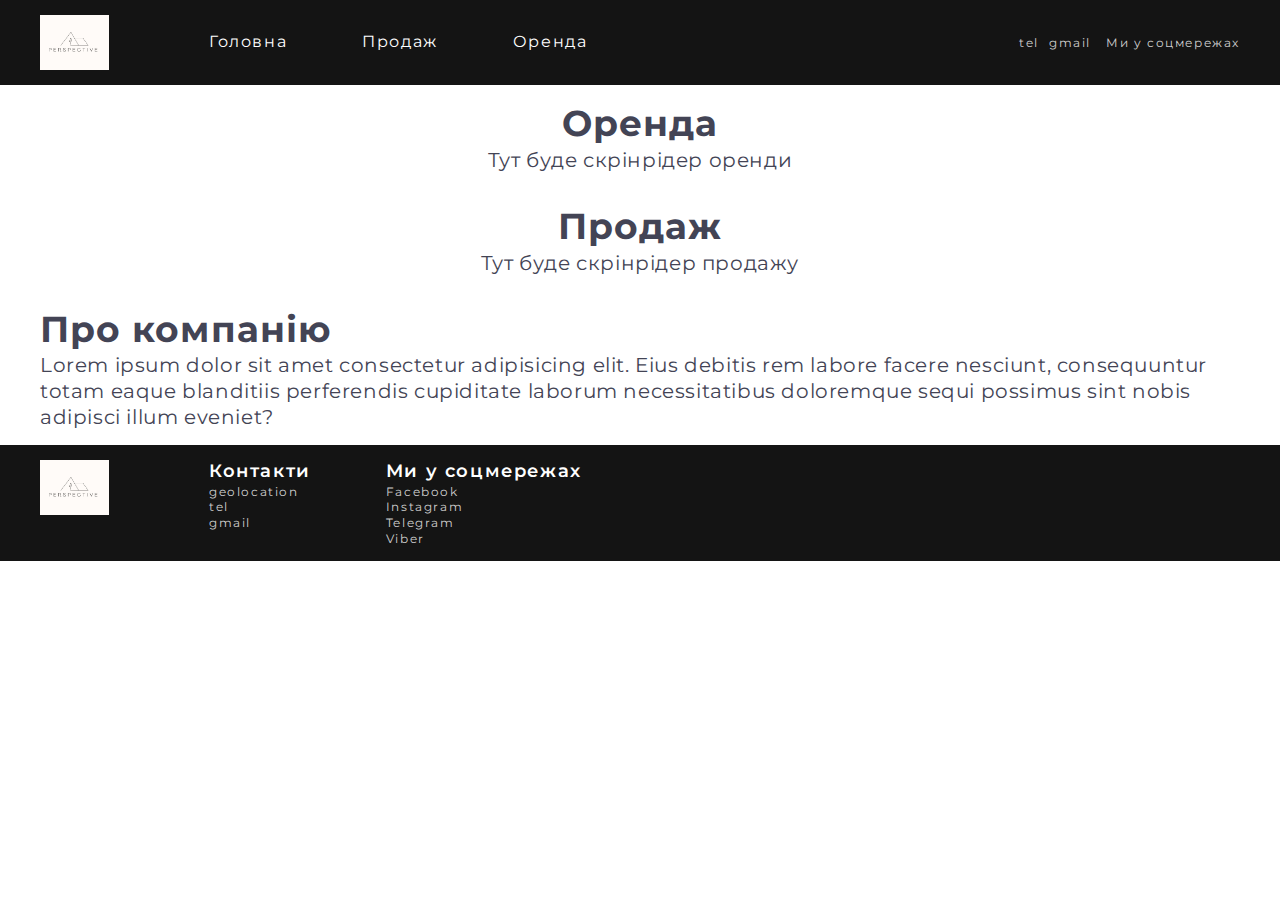
==== index.html @ d907e576 "com/new1.9" ====
<!DOCTYPE html>
<html lang="uk">
  <head>
    <meta charset="UTF-8" />
    <meta name="viewport" content="width=device-width, initial-scale=1.0" />
    <title>PP</title>
    <link rel="preconnect" href="https://fonts.googleapis.com" />
    <link rel="preconnect" href="https://fonts.gstatic.com" crossorigin />
    <link
      href="https://fonts.googleapis.com/css2?family=Montserrat:wght@400;600;700&family=Open+Sans:wght@400;600;700&family=Raleway:wght@400;600;700&display=swap"
      rel="stylesheet"
    />
    <link rel="stylesheet" href="./css/styles.css" />
  </head>
  <body>
    <header class="header">
      <div class="conteiner wraper_box">
        <nav class="nav">
          <a href="./index.html" aria-label="PERSPEKTYVA">
            <img
              src="./img/PERSPECTIVE.jpg"
              alt="PERSPEKTYVA"
              width="69"
              height="55"
            />
          </a>
          <ul class="nav-list">
            <li>
              <a class="hover" href="./index.html">Головна</a>
            </li>
            <li>
              <a class="hover" href="./selling.html">Продаж</a>
            </li>
            <li>
              <a class="hover" href="./rent.html">Оренда</a>
            </li>
          </ul>
        </nav>
        <div class="address address-heder">
          <ul class="wraper_social">
            <li><a class="hover" href="tel:+110001111111">tel</a></li>
            <li><a class="hover" href="mailto:info@devstudio.com">gmail</a></li>
          </ul>
          <a class="hover" href="#social">Ми у соцмережах</a>
        </div>
        <!-- <div>
    <button type="button">Увійти</button>
    <button type="button">Реєстрація</button>
   </div> -->
      </div>
      <img class="header-img" src="./img/3963.jpg" alt="ada" />
    </header>
    <main class="main">
      <section class="rent-selling-container">
        <div class="conteiner">
          <h2>Оренда</h2>
          <p>Тут буде скрінрідер оренди</p>
        </div>
      </section>
      <section class="rent-selling-container">
        <div class="conteiner">
          <h2>Продаж</h2>
          <p>Тут буде скрінрідер продажу</p>
        </div>
      </section>
      <section>
        <div class="conteiner">
          <h2>Про компанію</h2>
          <p>
            Lorem ipsum dolor sit amet consectetur adipisicing elit. Eius
            debitis rem labore facere nesciunt, consequuntur totam eaque
            blanditiis perferendis cupiditate laborum necessitatibus doloremque
            sequi possimus sint nobis adipisci illum eveniet?
          </p>
          <img src="" alt="" width="370" />
        </div>
      </section>
    </main>
    <footer class="footer">
      <div class="conteiner wraper_box_footer">
        <a href="./index.html" aria-label="PERSPEKTYVA">
          <img
            src="./img/PERSPECTIVE.jpg"
            alt="PERSPEKTYVA"
            width="69"
            height="55"
          />
        </a>
        <address class="address address_box">
          <div>
            <h3>Контакти</h3>
            <ul>
              <li><a class="hover" href="">geolocation</a></li>
              <li><a class="hover" href="tel:+110001111111">tel</a></li>
              <li>
                <a class="hover" href="mailto:info@devstudio.com">gmail</a>
              </li>
            </ul>
          </div>
          <div>
            <h3>Ми у соцмережах</h3>
            <ul id="social">
              <li><a class="hover" href="">Facebook</a></li>
              <li><a class="hover" href="">Instagram</a></li>
              <li><a class="hover" href="">Telegram</a></li>
              <li><a class="hover" href="">Viber</a></li>
            </ul>
          </div>
        </address>
      </div>
    </footer>
  </body>
</html>
---- css/styles.css ----
/* *!------- Document ------------*/

html {
  box-sizing: border-box;
}

:root {
  --text-color: rgb(67, 68, 85);
  --background-color: rgb(255, 255, 255);

  --link-color: rgba(255, 255, 255, 0.8);

  --text-heder_footer-color: rgb(255, 255, 255);
  --heder_footer-background-color: #141414;

  --hover_focus-color: rgb(111, 111, 111);
  --heder_footer-hover-background-color: hsla(195, 98%, 48%, 0.302);

  --o-animation-delay: #414b56;
}

* {
  /* list-style: none; */
  text-decoration: none;
  font-style: normal;
  cursor: pointer;
  color: currentColor;
  box-sizing: inherit;
  margin: 0;
  padding: 0;
}

*::after,
*::before {
  box-sizing: inherit;
}

ul {
  list-style: none;
}

img {
  border-style: none;
  display: block;
  max-width: 100%;
}

body {
  background-color: var(--background-color);
  color: var(--text-color);
  font-family: "Montserrat", "Open Sans", "Raleway";
  line-height: 1.3;
  letter-spacing: 0.1em;
}

.conteiner {
  width: 1230px;
  padding: 15px;
  margin: 0 auto;
}

/* *!------- header ------------*/

.header-img {
  display: none;
}

.header,
.footer {
  color: var(--text-heder_footer-color);
  background: var(--heder_footer-background-color);
  display: flex;
}

.wraper_box {
  display: flex;
  align-items: center;
}

.nav {
  display: flex;
  align-items: center;
}

.nav-list {
  display: flex;
  margin-left: 100px;
  gap: 75px;
}

.hover:hover,
.hover:focus {
  color: var(--hover_focus-color);
}

.address-heder {
  margin-left: auto;
  gap: 15px;
}

.address {
  font-size: 12px;
  color: var(--link-color);
  display: flex;
}

.address h3 {
  color: var(--text-heder_footer-color);
  font-size: 18px;
  font-weight: 600;
}

.wraper_social {
  display: flex;
  gap: 10px;
}
/* *!------- /header ------------ */

/* *!------- main ------------*/

.rent-selling-container {
  text-align: center;
}

.main h2 {
  font-size: 36px;
  font-weight: 700;
  letter-spacing: 0.03em;
}

.main p {
  font-size: 20px;
  letter-spacing: 0.03em;
}

/* *!------- /main ------------ */

/* *!------- footer ------------*/

.wraper_box_footer {
  display: flex;
  gap: 100px;
}

.address_box{
  gap: 75px;
}
/* *!------- /footer ------------*/
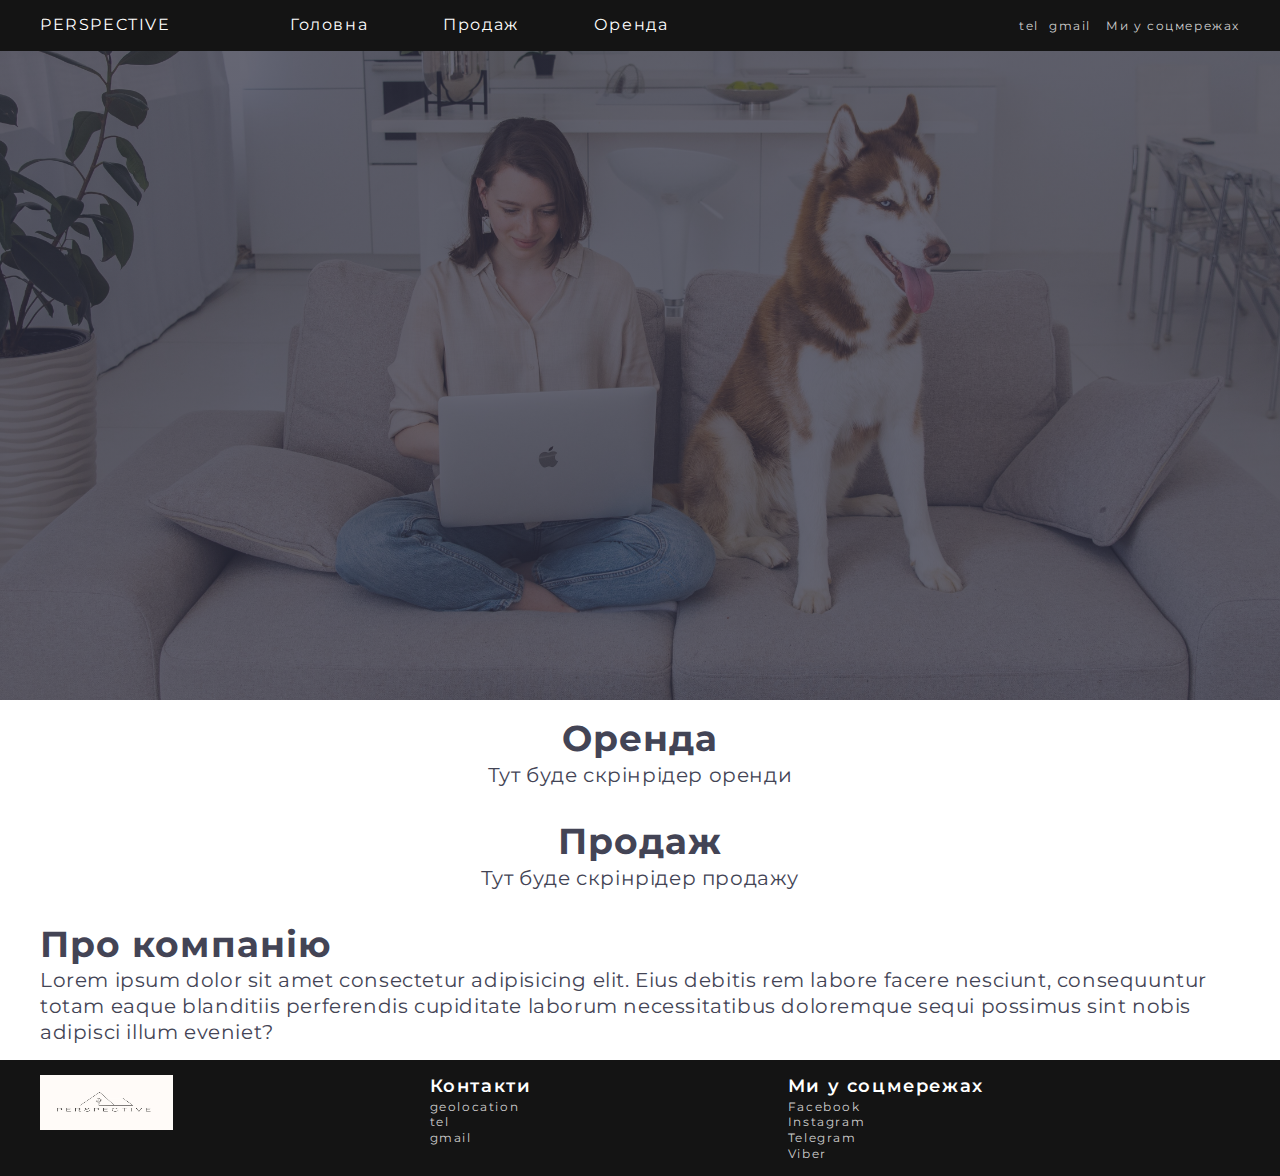
==== commit 558db857: "com/new2.0" ====
--- a/index.html
+++ b/index.html
@@ -13,17 +13,11 @@
     <link rel="stylesheet" href="./css/styles.css" />
   </head>
   <body>
+  <div class="header_back">
     <header class="header">
       <div class="conteiner wraper_box">
         <nav class="nav">
-          <a href="./index.html" aria-label="PERSPEKTYVA">
-            <img
-              src="./img/PERSPECTIVE.jpg"
-              alt="PERSPEKTYVA"
-              width="69"
-              height="55"
-            />
-          </a>
+          <a href="./index.html" aria-label="PERSPEKTYVA" class="logo">PERSPECTIVE</a>
           <ul class="nav-list">
             <li>
               <a class="hover" href="./index.html">Головна</a>
@@ -41,15 +35,12 @@
             <li><a class="hover" href="tel:+110001111111">tel</a></li>
             <li><a class="hover" href="mailto:info@devstudio.com">gmail</a></li>
           </ul>
-          <a class="hover" href="#social">Ми у соцмережах</a>
-        </div>
-        <!-- <div>
-    <button type="button">Увійти</button>
-    <button type="button">Реєстрація</button>
-   </div> -->
-      </div>
-      <img class="header-img" src="./img/3963.jpg" alt="ada" />
+          <span> <a class="hover hover_btm" href="#social">Ми у соцмережах</a></span>
+         
+        </div>   
+      </div>      
     </header>
+    </div>
     <main class="main">
       <section class="rent-selling-container">
         <div class="conteiner">
@@ -82,7 +73,7 @@
           <img
             src="./img/PERSPECTIVE.jpg"
             alt="PERSPEKTYVA"
-            width="69"
+            width="150"
             height="55"
           />
         </a>
--- a/css/styles.css
+++ b/css/styles.css
@@ -53,6 +53,12 @@
   letter-spacing: 0.1em;
 }
 
+.logo{
+width: 150px;
+border-radius: 40px;
+overflow: hidden;
+}
+
 .conteiner {
   width: 1230px;
   padding: 15px;
@@ -61,8 +67,15 @@
 
 /* *!------- header ------------*/
 
-.header-img {
-  display: none;
+.header_back{
+background-image:linear-gradient(rgba(46,47,66,0.70),rgba(46,47,66,0.70) ), url(../img/pexels-ekaterina-bolovtsova-4680277.jpg);
+  background-repeat: no-repeat;
+  height: 700px;
+  background-size: 150%;
+  background-position: center center;
+}
+
+.header{
 }
 
 .header,
@@ -86,6 +99,13 @@
   display: flex;
   margin-left: 100px;
   gap: 75px;
+}
+
+ header span{
+
+}
+
+.hover_btm{
 }
 
 .hover:hover,
@@ -139,10 +159,14 @@
 
 .wraper_box_footer {
   display: flex;
-  gap: 100px;
+  
+  /* gap: 100px; */
+
 }
 
 .address_box{
-  gap: 75px;
+  flex-basis: 100%;
+
+  justify-content:space-evenly;
 }
 /* *!------- /footer ------------*/
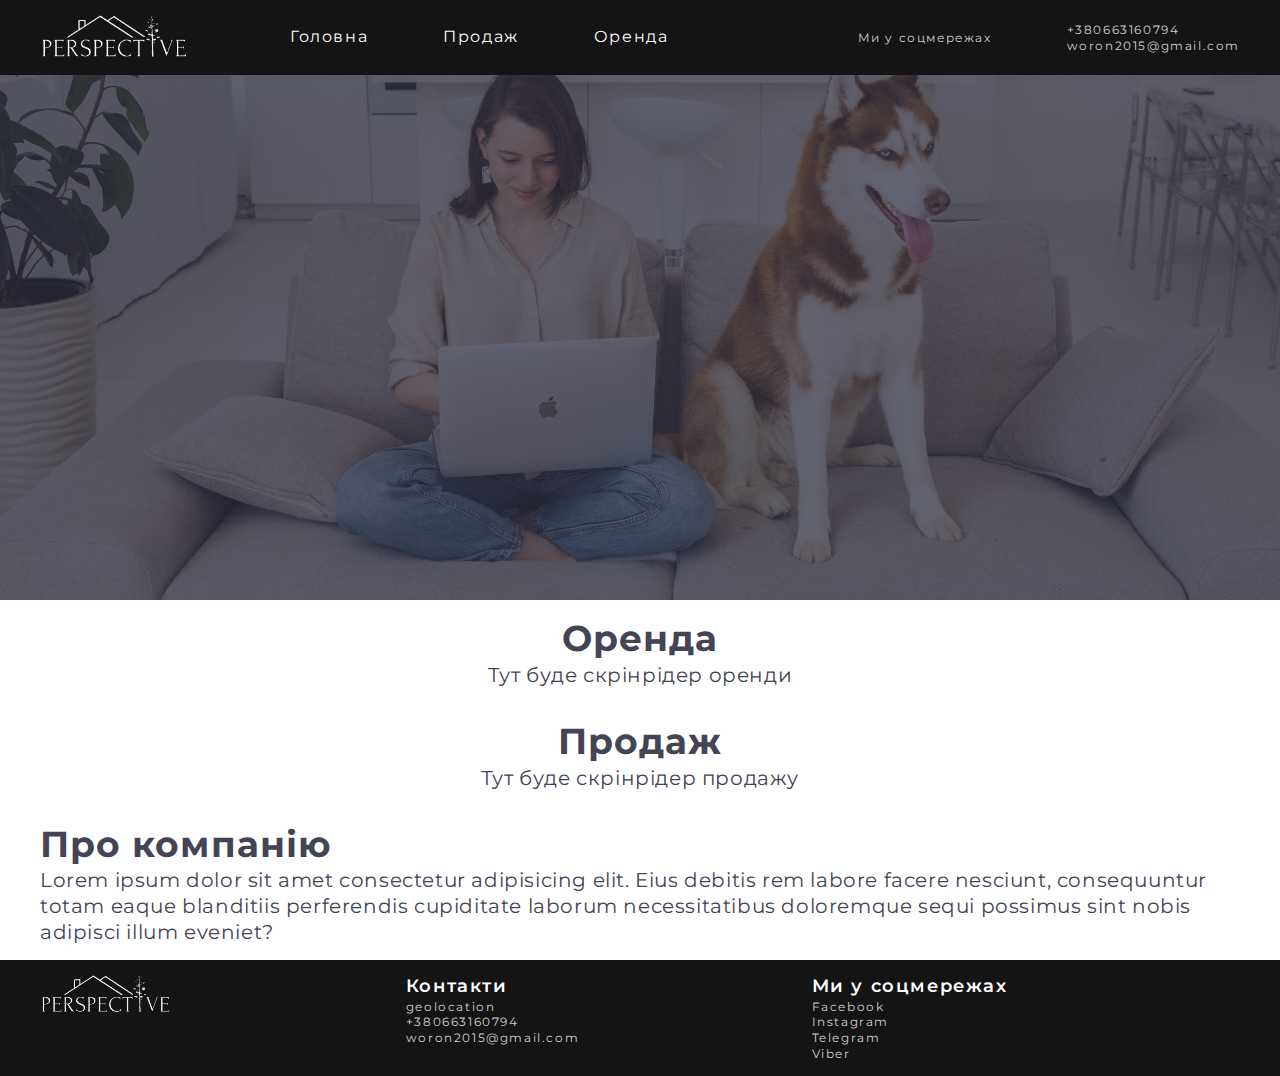
==== commit cae44b39: "th#1.0" ====
--- a/index.html
+++ b/index.html
@@ -1,104 +1,100 @@
 <!DOCTYPE html>
 <html lang="uk">
-  <head>
-    <meta charset="UTF-8" />
-    <meta name="viewport" content="width=device-width, initial-scale=1.0" />
-    <title>PP</title>
-    <link rel="preconnect" href="https://fonts.googleapis.com" />
-    <link rel="preconnect" href="https://fonts.gstatic.com" crossorigin />
-    <link
-      href="https://fonts.googleapis.com/css2?family=Montserrat:wght@400;600;700&family=Open+Sans:wght@400;600;700&family=Raleway:wght@400;600;700&display=swap"
-      rel="stylesheet"
-    />
-    <link rel="stylesheet" href="./css/styles.css" />
-  </head>
-  <body>
+ <head>
+  <meta charset="UTF-8" />
+  <meta name="viewport" content="width=device-width, initial-scale=1.0" />
+  <title>PP</title>
+  <link rel="preconnect" href="https://fonts.googleapis.com" />
+  <link rel="preconnect" href="https://fonts.gstatic.com" crossorigin />
+  <link
+   href="https://fonts.googleapis.com/css2?family=Montserrat:wght@400;600;700&family=Open+Sans:wght@400;600;700&family=Raleway:wght@400;600;700&display=swap"
+   rel="stylesheet"
+  />
+  <link rel="stylesheet" href="./css/styles.css" />
+ </head>
+ <body>
   <div class="header_back">
-    <header class="header">
-      <div class="conteiner wraper_box">
-        <nav class="nav">
-          <a href="./index.html" aria-label="PERSPEKTYVA" class="logo">PERSPECTIVE</a>
-          <ul class="nav-list">
-            <li>
-              <a class="hover" href="./index.html">Головна</a>
-            </li>
-            <li>
-              <a class="hover" href="./selling.html">Продаж</a>
-            </li>
-            <li>
-              <a class="hover" href="./rent.html">Оренда</a>
-            </li>
-          </ul>
-        </nav>
-        <div class="address address-heder">
-          <ul class="wraper_social">
-            <li><a class="hover" href="tel:+110001111111">tel</a></li>
-            <li><a class="hover" href="mailto:info@devstudio.com">gmail</a></li>
-          </ul>
-          <span> <a class="hover hover_btm" href="#social">Ми у соцмережах</a></span>
-         
-        </div>   
-      </div>      
-    </header>
+   <header class="header">
+    <div class="conteiner wraper_box">
+     <nav class="nav">
+      <a href="./index.html" class="logo">
+       <img src="./img/png_logo.png" alt="PERSPECTIVE"/>
+      </a>
+      <ul class="nav-list">
+       <li>
+        <a class="hover" href="./index.html">Головна</a>
+       </li>
+       <li>
+        <a class="hover" href="./selling.html">Продаж</a>
+       </li>
+       <li>
+        <a class="hover" href="./rent.html">Оренда</a>
+       </li>
+      </ul>
+     </nav>
+     <div class="address address-heder">
+      <a class="hover" href="#social">Ми у соцмережах</a>
+      <ul>
+       <li><a class="hover" href="tel:+380663160794">+380663160794</a></li>
+       <li><a class="hover" href="mailto:info@devstudio.com">woron2015@gmail.com</a></li>
+      </ul>
+      
+     </div>
     </div>
-    <main class="main">
-      <section class="rent-selling-container">
-        <div class="conteiner">
-          <h2>Оренда</h2>
-          <p>Тут буде скрінрідер оренди</p>
-        </div>
-      </section>
-      <section class="rent-selling-container">
-        <div class="conteiner">
-          <h2>Продаж</h2>
-          <p>Тут буде скрінрідер продажу</p>
-        </div>
-      </section>
-      <section>
-        <div class="conteiner">
-          <h2>Про компанію</h2>
-          <p>
-            Lorem ipsum dolor sit amet consectetur adipisicing elit. Eius
-            debitis rem labore facere nesciunt, consequuntur totam eaque
-            blanditiis perferendis cupiditate laborum necessitatibus doloremque
-            sequi possimus sint nobis adipisci illum eveniet?
-          </p>
-          <img src="" alt="" width="370" />
-        </div>
-      </section>
-    </main>
-    <footer class="footer">
-      <div class="conteiner wraper_box_footer">
-        <a href="./index.html" aria-label="PERSPEKTYVA">
-          <img
-            src="./img/PERSPECTIVE.jpg"
-            alt="PERSPEKTYVA"
-            width="150"
-            height="55"
-          />
-        </a>
-        <address class="address address_box">
-          <div>
-            <h3>Контакти</h3>
-            <ul>
-              <li><a class="hover" href="">geolocation</a></li>
-              <li><a class="hover" href="tel:+110001111111">tel</a></li>
-              <li>
-                <a class="hover" href="mailto:info@devstudio.com">gmail</a>
-              </li>
-            </ul>
-          </div>
-          <div>
-            <h3>Ми у соцмережах</h3>
-            <ul id="social">
-              <li><a class="hover" href="">Facebook</a></li>
-              <li><a class="hover" href="">Instagram</a></li>
-              <li><a class="hover" href="">Telegram</a></li>
-              <li><a class="hover" href="">Viber</a></li>
-            </ul>
-          </div>
-        </address>
-      </div>
-    </footer>
-  </body>
+   </header>
+  </div>
+  <main class="main">
+   <section class="rent-selling-container">
+    <div class="conteiner">
+     <h2>Оренда</h2>
+     <p>Тут буде скрінрідер оренди</p>
+    </div>
+   </section>
+   <section class="rent-selling-container">
+    <div class="conteiner">
+     <h2>Продаж</h2>
+     <p>Тут буде скрінрідер продажу</p>
+    </div>
+   </section>
+   <section>
+    <div class="conteiner">
+     <h2>Про компанію</h2>
+     <p>
+      Lorem ipsum dolor sit amet consectetur adipisicing elit. Eius debitis rem labore facere nesciunt, consequuntur
+      totam eaque blanditiis perferendis cupiditate laborum necessitatibus doloremque sequi possimus sint nobis adipisci
+      illum eveniet?
+     </p>
+     <img src="" alt="" width="370" />
+    </div>
+   </section>
+  </main>
+  <footer class="footer">
+   <div class="conteiner wraper_box_footer">
+    <a href="./index.html" class="logo">
+     <img src="./img/png_logo.png" alt="PERSPEKTYVA" />
+    </a>
+    <address class="address address_box">
+     <div>
+      <h3>Контакти</h3>
+      <ul>
+       <li><a class="hover" href="">geolocation</a></li>
+       <li><a class="hover" href="tel:+110001111111">+380663160794</a></li>
+       <li>
+        <a class="hover" href="mailto:info@devstudio.com">woron2015@gmail.com</a>
+       </li>
+      </ul>
+     </div>
+     <div>
+      <h3>Ми у соцмережах</h3>
+      <ul id="social">
+       <li><a class="hover" href="">Facebook</a></li>
+       <li><a class="hover" href="">Instagram</a></li>
+       <li><a class="hover" href="">Telegram</a></li>
+       <li><a class="hover" href="">Viber</a></li>
+      </ul>
+     </div>
+    </address>
+   </div>
+  </footer>
+ </body>
 </html>
--- a/css/styles.css
+++ b/css/styles.css
@@ -53,16 +53,14 @@
   letter-spacing: 0.1em;
 }
 
-.logo{
-width: 150px;
-border-radius: 40px;
-overflow: hidden;
-}
-
 .conteiner {
   width: 1230px;
   padding: 15px;
   margin: 0 auto;
+}
+
+.logo{
+width: 150px;
 }
 
 /* *!------- header ------------*/
@@ -70,13 +68,11 @@
 .header_back{
 background-image:linear-gradient(rgba(46,47,66,0.70),rgba(46,47,66,0.70) ), url(../img/pexels-ekaterina-bolovtsova-4680277.jpg);
   background-repeat: no-repeat;
-  height: 700px;
+  height: 600px;
   background-size: 150%;
   background-position: center center;
 }
 
-.header{
-}
 
 .header,
 .footer {
@@ -101,21 +97,9 @@
   gap: 75px;
 }
 
- header span{
-
-}
-
-.hover_btm{
-}
-
 .hover:hover,
 .hover:focus {
   color: var(--hover_focus-color);
-}
-
-.address-heder {
-  margin-left: auto;
-  gap: 15px;
 }
 
 .address {
@@ -124,16 +108,12 @@
   display: flex;
 }
 
-.address h3 {
-  color: var(--text-heder_footer-color);
-  font-size: 18px;
-  font-weight: 600;
+.address-heder {
+  margin-left: auto;
+  gap: 75px;
+  align-items: center;
 }
 
-.wraper_social {
-  display: flex;
-  gap: 10px;
-}
 /* *!------- /header ------------ */
 
 /* *!------- main ------------*/
@@ -159,14 +139,16 @@
 
 .wraper_box_footer {
   display: flex;
-  
-  /* gap: 100px; */
+}
 
+.address h3 {
+  color: var(--text-heder_footer-color);
+  font-size: 18px;
+  font-weight: 600;
 }
 
 .address_box{
   flex-basis: 100%;
-
   justify-content:space-evenly;
 }
 /* *!------- /footer ------------*/
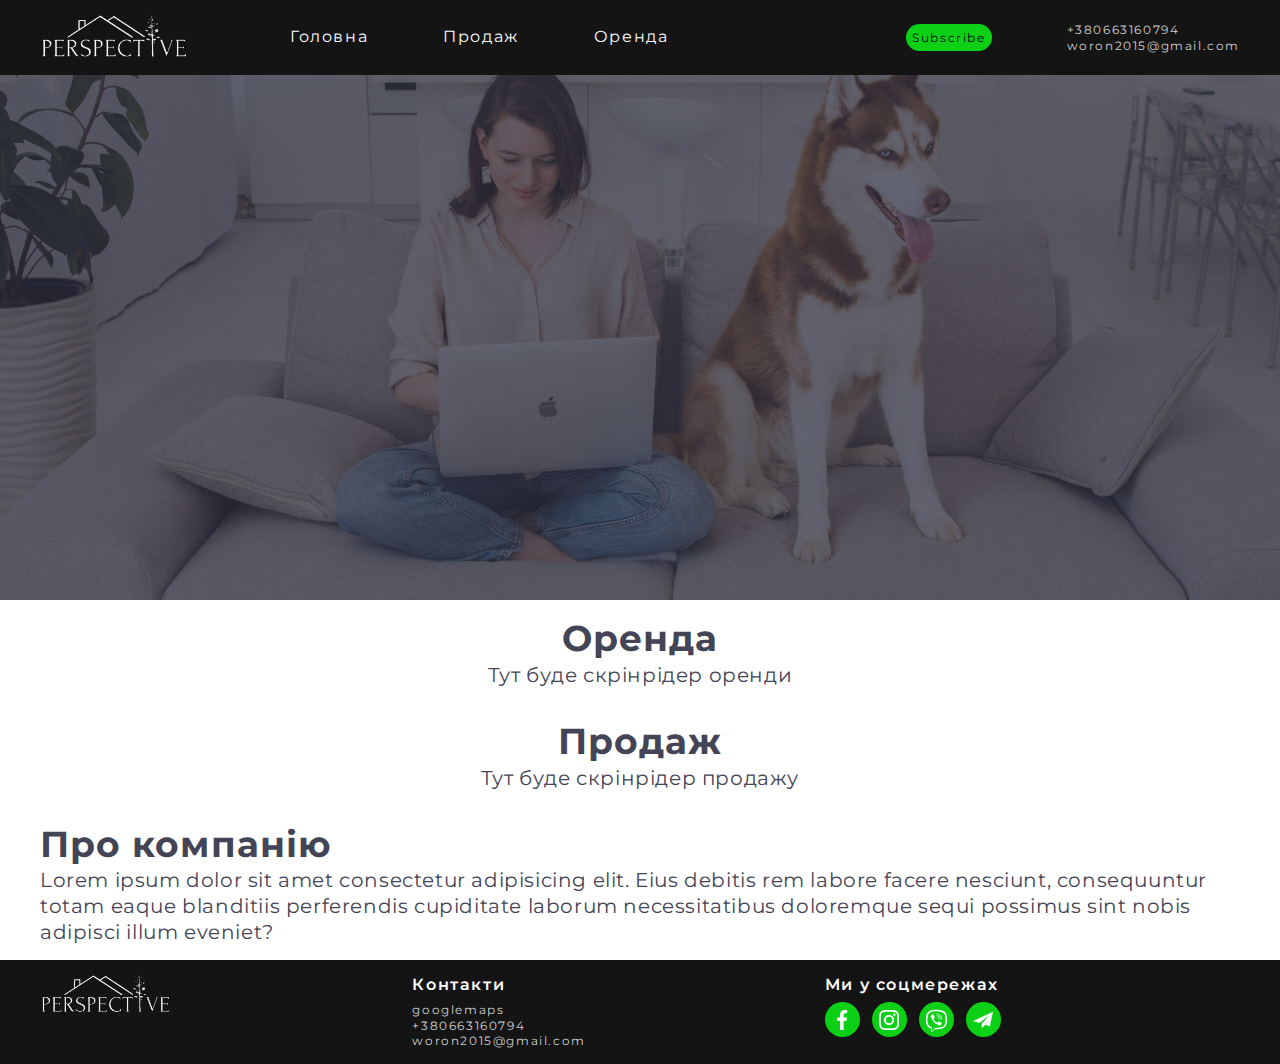
==== commit 0704f56e: "com/new2.2" ====
--- a/index.html
+++ b/index.html
@@ -1,100 +1,138 @@
 <!DOCTYPE html>
 <html lang="uk">
- <head>
-  <meta charset="UTF-8" />
-  <meta name="viewport" content="width=device-width, initial-scale=1.0" />
-  <title>PP</title>
-  <link rel="preconnect" href="https://fonts.googleapis.com" />
-  <link rel="preconnect" href="https://fonts.gstatic.com" crossorigin />
-  <link
-   href="https://fonts.googleapis.com/css2?family=Montserrat:wght@400;600;700&family=Open+Sans:wght@400;600;700&family=Raleway:wght@400;600;700&display=swap"
-   rel="stylesheet"
-  />
-  <link rel="stylesheet" href="./css/styles.css" />
- </head>
- <body>
-  <div class="header_back">
-   <header class="header">
-    <div class="conteiner wraper_box">
-     <nav class="nav">
-      <a href="./index.html" class="logo">
-       <img src="./img/png_logo.png" alt="PERSPECTIVE"/>
-      </a>
-      <ul class="nav-list">
-       <li>
-        <a class="hover" href="./index.html">Головна</a>
-       </li>
-       <li>
-        <a class="hover" href="./selling.html">Продаж</a>
-       </li>
-       <li>
-        <a class="hover" href="./rent.html">Оренда</a>
-       </li>
-      </ul>
-     </nav>
-     <div class="address address-heder">
-      <a class="hover" href="#social">Ми у соцмережах</a>
-      <ul>
-       <li><a class="hover" href="tel:+380663160794">+380663160794</a></li>
-       <li><a class="hover" href="mailto:info@devstudio.com">woron2015@gmail.com</a></li>
-      </ul>
-      
-     </div>
+  <head>
+    <meta charset="UTF-8" />
+    <meta name="viewport" content="width=device-width, initial-scale=1.0" />
+    <title>PP</title>
+    <link rel="preconnect" href="https://fonts.googleapis.com" />
+    <link rel="preconnect" href="https://fonts.gstatic.com" crossorigin />
+    <link
+      href="https://fonts.googleapis.com/css2?family=Montserrat:wght@400;600;700&family=Open+Sans:wght@400;600;700&family=Raleway:wght@400;600;700&display=swap"
+      rel="stylesheet"
+    />
+    <link rel="stylesheet" href="./css/styles.css" />
+  </head>
+  <body>
+    <div class="header_back">
+      <header class="header">
+        <div class="conteiner wraper_box">
+          <nav class="nav">
+            <a href="./index.html" class="logo">
+              <img src="./img/png_logo.png" alt="PERSPECTIVE" />
+            </a>
+            <ul class="nav-list">
+              <li>
+                <a class="hover" href="./index.html">Головна</a>
+              </li>
+              <li>
+                <a class="hover" href="./selling.html">Продаж</a>
+              </li>
+              <li>
+                <a class="hover" href="./rent.html">Оренда</a>
+              </li>
+            </ul>
+          </nav>
+          <div class="address address-heder">
+            <a class="btm" href="#social">Subscribe</a>
+            <ul>
+              <li>
+                <a class="hover" href="tel:+380663160794">+380663160794</a>
+              </li>
+              <li>
+                <a class="hover" href="mailto:info@devstudio.com"
+                  >woron2015@gmail.com</a
+                >
+              </li>
+            </ul>
+          </div>
+        </div>
+      </header>
     </div>
-   </header>
-  </div>
-  <main class="main">
-   <section class="rent-selling-container">
-    <div class="conteiner">
-     <h2>Оренда</h2>
-     <p>Тут буде скрінрідер оренди</p>
-    </div>
-   </section>
-   <section class="rent-selling-container">
-    <div class="conteiner">
-     <h2>Продаж</h2>
-     <p>Тут буде скрінрідер продажу</p>
-    </div>
-   </section>
-   <section>
-    <div class="conteiner">
-     <h2>Про компанію</h2>
-     <p>
-      Lorem ipsum dolor sit amet consectetur adipisicing elit. Eius debitis rem labore facere nesciunt, consequuntur
-      totam eaque blanditiis perferendis cupiditate laborum necessitatibus doloremque sequi possimus sint nobis adipisci
-      illum eveniet?
-     </p>
-     <img src="" alt="" width="370" />
-    </div>
-   </section>
-  </main>
-  <footer class="footer">
-   <div class="conteiner wraper_box_footer">
-    <a href="./index.html" class="logo">
-     <img src="./img/png_logo.png" alt="PERSPEKTYVA" />
-    </a>
-    <address class="address address_box">
-     <div>
-      <h3>Контакти</h3>
-      <ul>
-       <li><a class="hover" href="">geolocation</a></li>
-       <li><a class="hover" href="tel:+110001111111">+380663160794</a></li>
-       <li>
-        <a class="hover" href="mailto:info@devstudio.com">woron2015@gmail.com</a>
-       </li>
-      </ul>
-     </div>
-     <div>
-      <h3>Ми у соцмережах</h3>
-      <ul id="social">
-       <li><a class="hover" href="">Facebook</a></li>
-       <li><a class="hover" href="">Instagram</a></li>
-       <li><a class="hover" href="">Telegram</a></li>
-       <li><a class="hover" href="">Viber</a></li>
-      </ul>
-     </div>
-    </address>
-   </div>
-  </footer>
- </body>
+    <main class="main">
+      <section class="rent-selling-container">
+        <div class="conteiner">
+          <h2>Оренда</h2>
+          <p>Тут буде скрінрідер оренди</p>
+        </div>
+      </section>
+      <section class="rent-selling-container">
+        <div class="conteiner">
+          <h2>Продаж</h2>
+          <p>Тут буде скрінрідер продажу</p>
+        </div>
+      </section>
+      <section>
+        <div class="conteiner">
+          <h2>Про компанію</h2>
+          <p>
+            Lorem ipsum dolor sit amet consectetur adipisicing elit. Eius
+            debitis rem labore facere nesciunt, consequuntur totam eaque
+            blanditiis perferendis cupiditate laborum necessitatibus doloremque
+            sequi possimus sint nobis adipisci illum eveniet?
+          </p>
+          <img src="" alt="" width="370" />
+        </div>
+      </section>
+    </main>
+    <footer class="footer">
+      <div class="conteiner wraper_box_footer">
+        <a href="./index.html" class="logo">
+          <img src="./img/png_logo.png" alt="PERSPEKTYVA" />
+        </a>
+        <address class="address address_box">
+          <div>
+            <h3 class="title">Контакти</h3>
+            <ul>
+              <li>
+                <a
+                  class="hover"
+                  href="https://maps.app.goo.gl/6y1KRErheFiGPdYc6"
+                  >googlemaps</a
+                >
+              </li>
+              <li>
+                <a class="hover" href="tel:+110001111111">+380663160794</a>
+              </li>
+              <li>
+                <a class="hover" href="mailto:info@devstudio.com"
+                  >woron2015@gmail.com</a
+                >
+              </li>
+            </ul>
+          </div>
+          <div>
+            <h3 class="title" >Ми у соцмережах</h3>
+            <ul id="social" class="conteiner_svg">
+              <li>
+                <a class="hover svg_wrapper" href="">
+                  <svg class="svg" width="20" height="20">
+                    <use href="./img/symbol-defs.svg#icon-facebook"></use>
+                  </svg>
+                </a>
+              </li>
+              <li>
+                <a class="hover svg_wrapper" href="">
+                  <svg class="svg" width="20" height="20">
+                    <use href="./img/symbol-defs.svg#icon-instagram"></use>
+                  </svg>
+                </a>
+              </li>
+              <li>
+                <a class="hover svg_wrapper" href="">
+                  <svg class="svg" width='25' height="25">
+                    <use href="./img/symbol-defs.svg#icon-viber_icon_160768"></use></svg>
+                </a>
+              </li>
+              <li>
+                <a class="hover svg_wrapper" href="">
+                  <svg class="svg" width="20" height="20">
+                    <use href="./img/symbol-defs.svg#icon-icon-tlgrm"></use></svg>
+                </a>
+              </li>
+            </ul>
+          </div>
+        </address>
+      </div>
+    </footer>
+  </body>
 </html>
--- a/css/styles.css
+++ b/css/styles.css
@@ -13,7 +13,7 @@
   --text-heder_footer-color: rgb(255, 255, 255);
   --heder_footer-background-color: #141414;
 
-  --hover_focus-color: rgb(111, 111, 111);
+  --hover_focus-color: rgb(11, 208, 21);
   --heder_footer-hover-background-color: hsla(195, 98%, 48%, 0.302);
 
   --o-animation-delay: #414b56;
@@ -22,8 +22,7 @@
 * {
   /* list-style: none; */
   text-decoration: none;
-  font-style: normal;
-  cursor: pointer;
+  font-style: normal;  
   color: currentColor;
   box-sizing: inherit;
   margin: 0;
@@ -46,7 +45,7 @@
 }
 
 body {
-  background-color: var(--background-color);
+  background-color: var(--backgroundhover-color);
   color: var(--text-color);
   font-family: "Montserrat", "Open Sans", "Raleway";
   line-height: 1.3;
@@ -59,21 +58,28 @@
   margin: 0 auto;
 }
 
-.logo{
-width: 150px;
+.logo {
+  width: 150px;
+}
+
+.svg{
+  fill:#fff;
 }
 
 /* *!------- header ------------*/
 
-.header_back{
-background-image:linear-gradient(rgba(46,47,66,0.70),rgba(46,47,66,0.70) ), url(../img/pexels-ekaterina-bolovtsova-4680277.jpg);
+.header_back {
+  background-image: linear-gradient(
+      rgba(46, 47, 66, 0.7),
+      rgba(46, 47, 66, 0.7)
+    ),
+    url(../img/pexels-ekaterina-bolovtsova-4680277.jpg);
   background-repeat: no-repeat;
   height: 600px;
   background-size: 150%;
   background-position: center center;
 }
 
-
 .header,
 .footer {
   color: var(--text-heder_footer-color);
@@ -114,6 +120,17 @@
   align-items: center;
 }
 
+.btm {
+  background-color: var(--hover_focus-color);
+  padding: 6px;
+  border-radius: 20px;
+  color: black;
+}
+
+.btm:hover{
+  background-color:rgb(12, 236, 23);
+  color: var(--text-color);
+}
 /* *!------- /header ------------ */
 
 /* *!------- main ------------*/
@@ -143,12 +160,42 @@
 
 .address h3 {
   color: var(--text-heder_footer-color);
-  font-size: 18px;
+  font-size: 16px;
   font-weight: 600;
-}
-
-.address_box{
+  margin-bottom: 6px;
+  font-size: 16px;
+  
+}
+
+.address_box {
   flex-basis: 100%;
-  justify-content:space-evenly;
-}
+  justify-content: space-evenly;
+}
+
+.title{
+ 
+}
+
+.conteiner_svg{
+  display: flex;
+  gap: 12px;
+  
+}
+
+.svg_wrapper{
+  display: flex;
+  width: 35px;
+  height: 35px;
+  justify-content: center;
+  align-items: center;  
+  background-color:var(--hover_focus-color);
+  border-radius: 50%;
+  transition:background-color 250ms cubic-bezier(0.4, 0, 0.2, 1);
+}
+
+.svg{
+  fill:var(--text-heder_footer-color);
+}
+
+
 /* *!------- /footer ------------*/
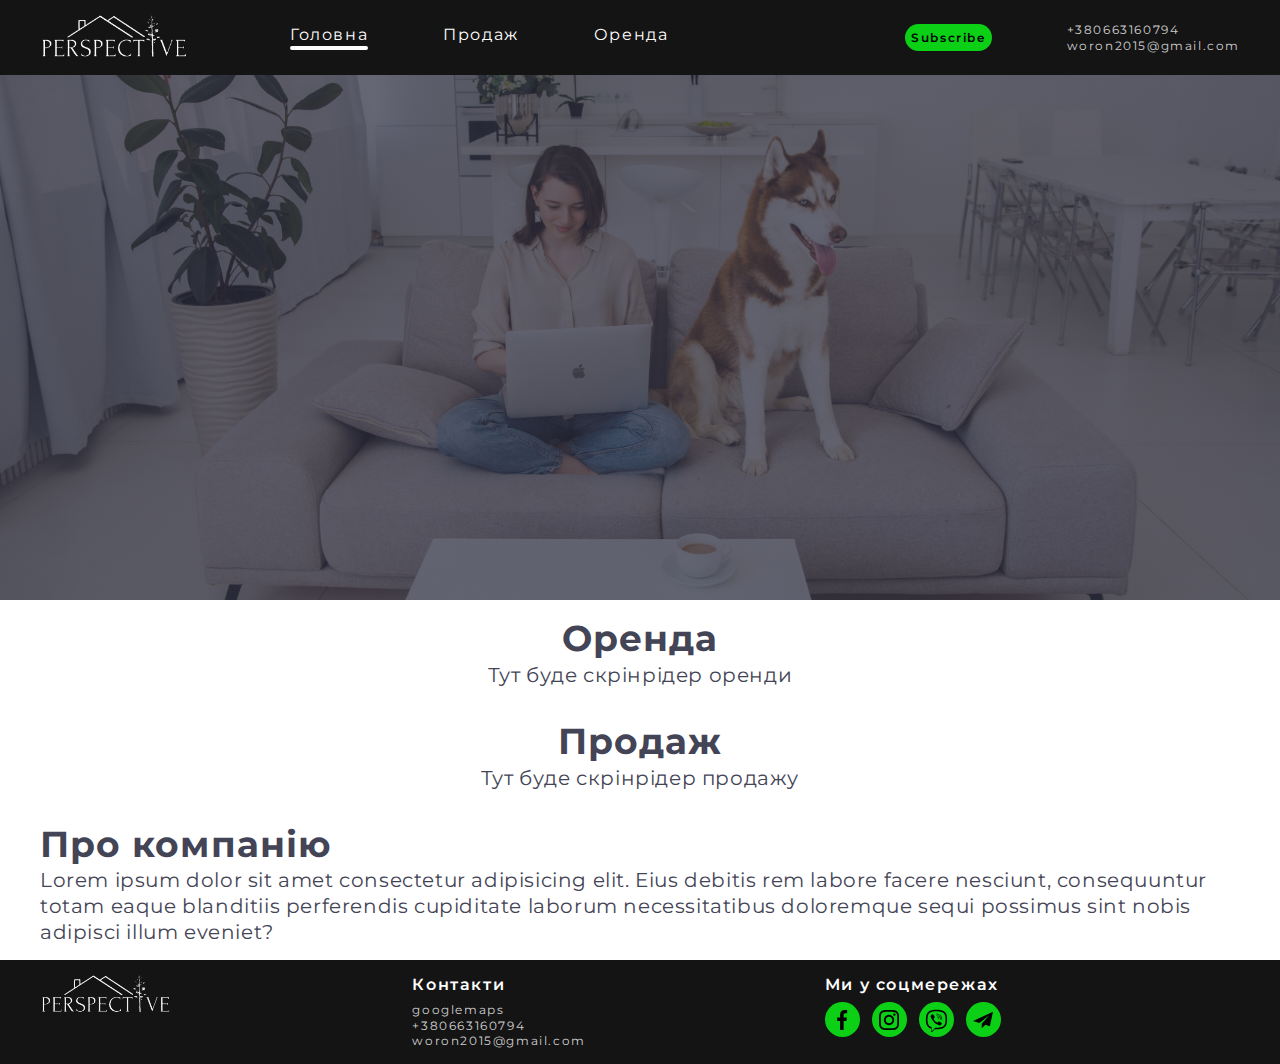
==== commit efd0b531: "com/new2.3" ====
--- a/index.html
+++ b/index.html
@@ -22,7 +22,7 @@
             </a>
             <ul class="nav-list">
               <li>
-                <a class="hover" href="./index.html">Головна</a>
+                <a class="hover btn-header-shadow" href="./index.html">Головна</a>
               </li>
               <li>
                 <a class="hover" href="./selling.html">Продаж</a>
@@ -104,27 +104,27 @@
             <h3 class="title" >Ми у соцмережах</h3>
             <ul id="social" class="conteiner_svg">
               <li>
-                <a class="hover svg_wrapper" href="">
+                <a class="svg_wrapper" href="">
                   <svg class="svg" width="20" height="20">
                     <use href="./img/symbol-defs.svg#icon-facebook"></use>
                   </svg>
                 </a>
               </li>
               <li>
-                <a class="hover svg_wrapper" href="">
+                <a class="svg_wrapper" href="">
                   <svg class="svg" width="20" height="20">
                     <use href="./img/symbol-defs.svg#icon-instagram"></use>
                   </svg>
                 </a>
               </li>
               <li>
-                <a class="hover svg_wrapper" href="">
+                <a class="svg_wrapper" href="">
                   <svg class="svg" width='25' height="25">
                     <use href="./img/symbol-defs.svg#icon-viber_icon_160768"></use></svg>
                 </a>
               </li>
               <li>
-                <a class="hover svg_wrapper" href="">
+                <a class="svg_wrapper" href="">
                   <svg class="svg" width="20" height="20">
                     <use href="./img/symbol-defs.svg#icon-icon-tlgrm"></use></svg>
                 </a>
--- a/css/styles.css
+++ b/css/styles.css
@@ -76,7 +76,7 @@
     url(../img/pexels-ekaterina-bolovtsova-4680277.jpg);
   background-repeat: no-repeat;
   height: 600px;
-  background-size: 150%;
+  background-size:cover;
   background-position: center center;
 }
 
@@ -106,6 +106,15 @@
 .hover:hover,
 .hover:focus {
   color: var(--hover_focus-color);
+}
+
+.btn-header-shadow::after {
+  content: '';
+  width: 100%;
+  height: 4px;
+  background-color:var(--text-heder_footer-color);
+  border-radius: 2px;
+  display: block;   
 }
 
 .address {
@@ -125,6 +134,7 @@
   padding: 6px;
   border-radius: 20px;
   color: black;
+  font-weight: 600;
 }
 
 .btm:hover{
@@ -191,11 +201,18 @@
   background-color:var(--hover_focus-color);
   border-radius: 50%;
   transition:background-color 250ms cubic-bezier(0.4, 0, 0.2, 1);
+  fill:black;
+}
+
+.svg_wrapper:hover{
+  background-color:rgb(12, 236, 23);
+  fill: var(--text-color);
 }
 
 .svg{
-  fill:var(--text-heder_footer-color);
-}
+  fill:inherit;
+}
+
 
 
 /* *!------- /footer ------------*/
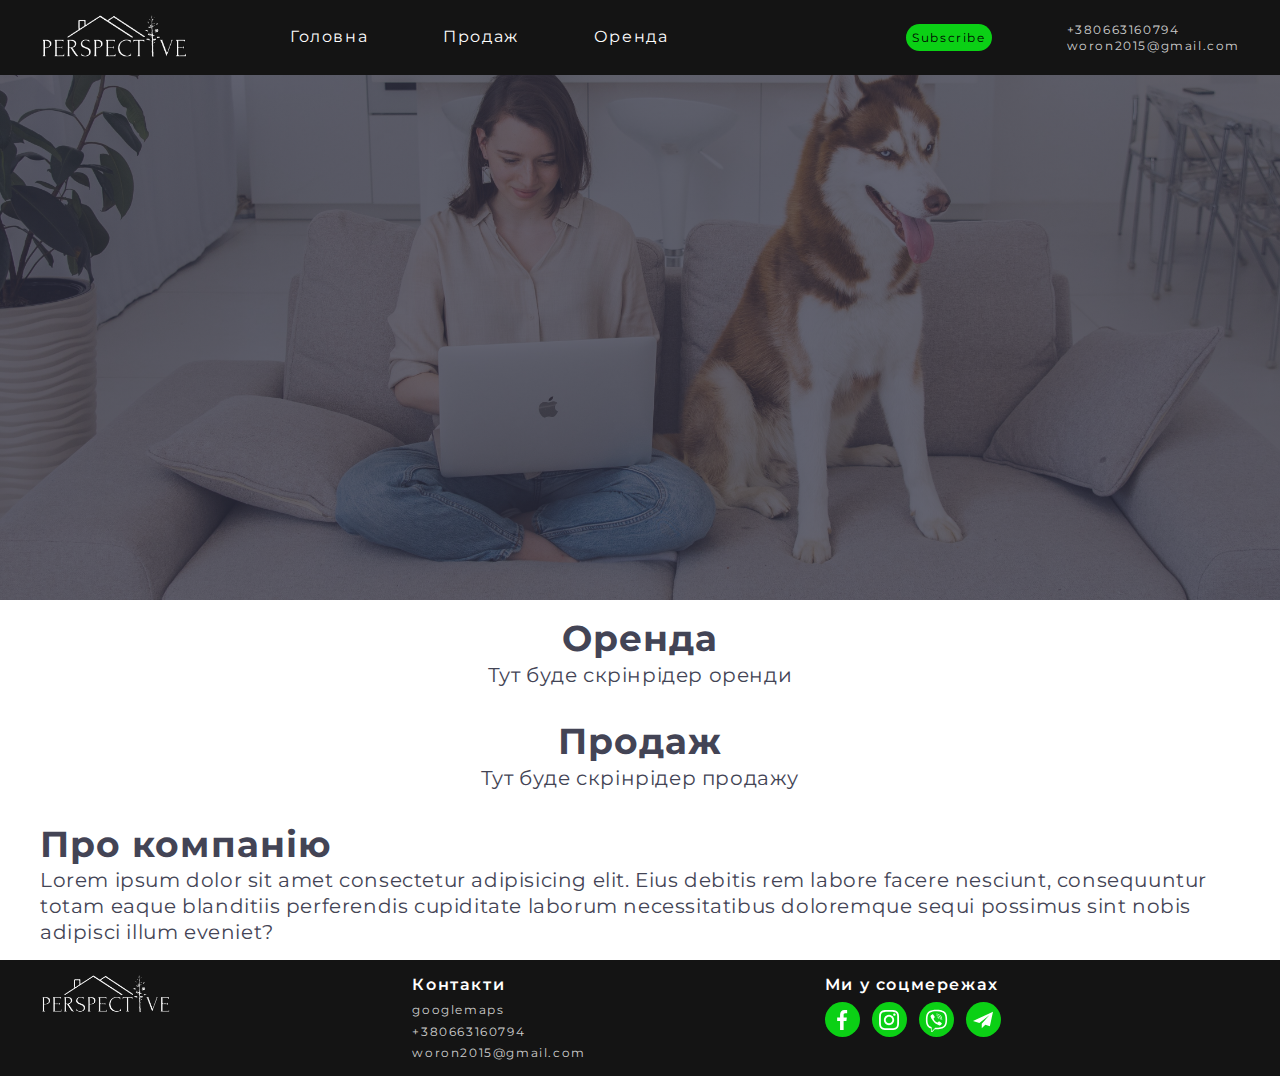
==== commit 84c36b29: "com/new2.4" ====
--- a/index.html
+++ b/index.html
@@ -22,7 +22,7 @@
             </a>
             <ul class="nav-list">
               <li>
-                <a class="hover btn-header-shadow" href="./index.html">Головна</a>
+                <a class="hover" href="./index.html">Головна</a>
               </li>
               <li>
                 <a class="hover" href="./selling.html">Продаж</a>
@@ -83,17 +83,17 @@
           <div>
             <h3 class="title">Контакти</h3>
             <ul>
-              <li>
+              <li class="address_item">
                 <a
                   class="hover"
                   href="https://maps.app.goo.gl/6y1KRErheFiGPdYc6"
                   >googlemaps</a
                 >
               </li>
-              <li>
+              <li class="address_item">
                 <a class="hover" href="tel:+110001111111">+380663160794</a>
               </li>
-              <li>
+              <li class="address_item">
                 <a class="hover" href="mailto:info@devstudio.com"
                   >woron2015@gmail.com</a
                 >
@@ -104,27 +104,27 @@
             <h3 class="title" >Ми у соцмережах</h3>
             <ul id="social" class="conteiner_svg">
               <li>
-                <a class="svg_wrapper" href="">
+                <a class="hover svg_wrapper" href="">
                   <svg class="svg" width="20" height="20">
                     <use href="./img/symbol-defs.svg#icon-facebook"></use>
                   </svg>
                 </a>
               </li>
               <li>
-                <a class="svg_wrapper" href="">
+                <a class="hover svg_wrapper" href="">
                   <svg class="svg" width="20" height="20">
                     <use href="./img/symbol-defs.svg#icon-instagram"></use>
                   </svg>
                 </a>
               </li>
               <li>
-                <a class="svg_wrapper" href="">
+                <a class="hover svg_wrapper" href="">
                   <svg class="svg" width='25' height="25">
                     <use href="./img/symbol-defs.svg#icon-viber_icon_160768"></use></svg>
                 </a>
               </li>
               <li>
-                <a class="svg_wrapper" href="">
+                <a class="hover svg_wrapper" href="">
                   <svg class="svg" width="20" height="20">
                     <use href="./img/symbol-defs.svg#icon-icon-tlgrm"></use></svg>
                 </a>
--- a/css/styles.css
+++ b/css/styles.css
@@ -76,7 +76,7 @@
     url(../img/pexels-ekaterina-bolovtsova-4680277.jpg);
   background-repeat: no-repeat;
   height: 600px;
-  background-size:cover;
+  background-size: 150%;
   background-position: center center;
 }
 
@@ -106,15 +106,6 @@
 .hover:hover,
 .hover:focus {
   color: var(--hover_focus-color);
-}
-
-.btn-header-shadow::after {
-  content: '';
-  width: 100%;
-  height: 4px;
-  background-color:var(--text-heder_footer-color);
-  border-radius: 2px;
-  display: block;   
 }
 
 .address {
@@ -134,7 +125,6 @@
   padding: 6px;
   border-radius: 20px;
   color: black;
-  font-weight: 600;
 }
 
 .btm:hover{
@@ -182,14 +172,13 @@
   justify-content: space-evenly;
 }
 
-.title{
- 
+.address_item:not(:last-child){
+  margin-bottom: 6px;
 }
 
 .conteiner_svg{
   display: flex;
-  gap: 12px;
-  
+  gap: 12px;  
 }
 
 .svg_wrapper{
@@ -201,18 +190,11 @@
   background-color:var(--hover_focus-color);
   border-radius: 50%;
   transition:background-color 250ms cubic-bezier(0.4, 0, 0.2, 1);
-  fill:black;
-}
-
-.svg_wrapper:hover{
-  background-color:rgb(12, 236, 23);
-  fill: var(--text-color);
 }
 
 .svg{
-  fill:inherit;
-}
-
+  fill:var(--text-heder_footer-color);
+}
 
 
 /* *!------- /footer ------------*/
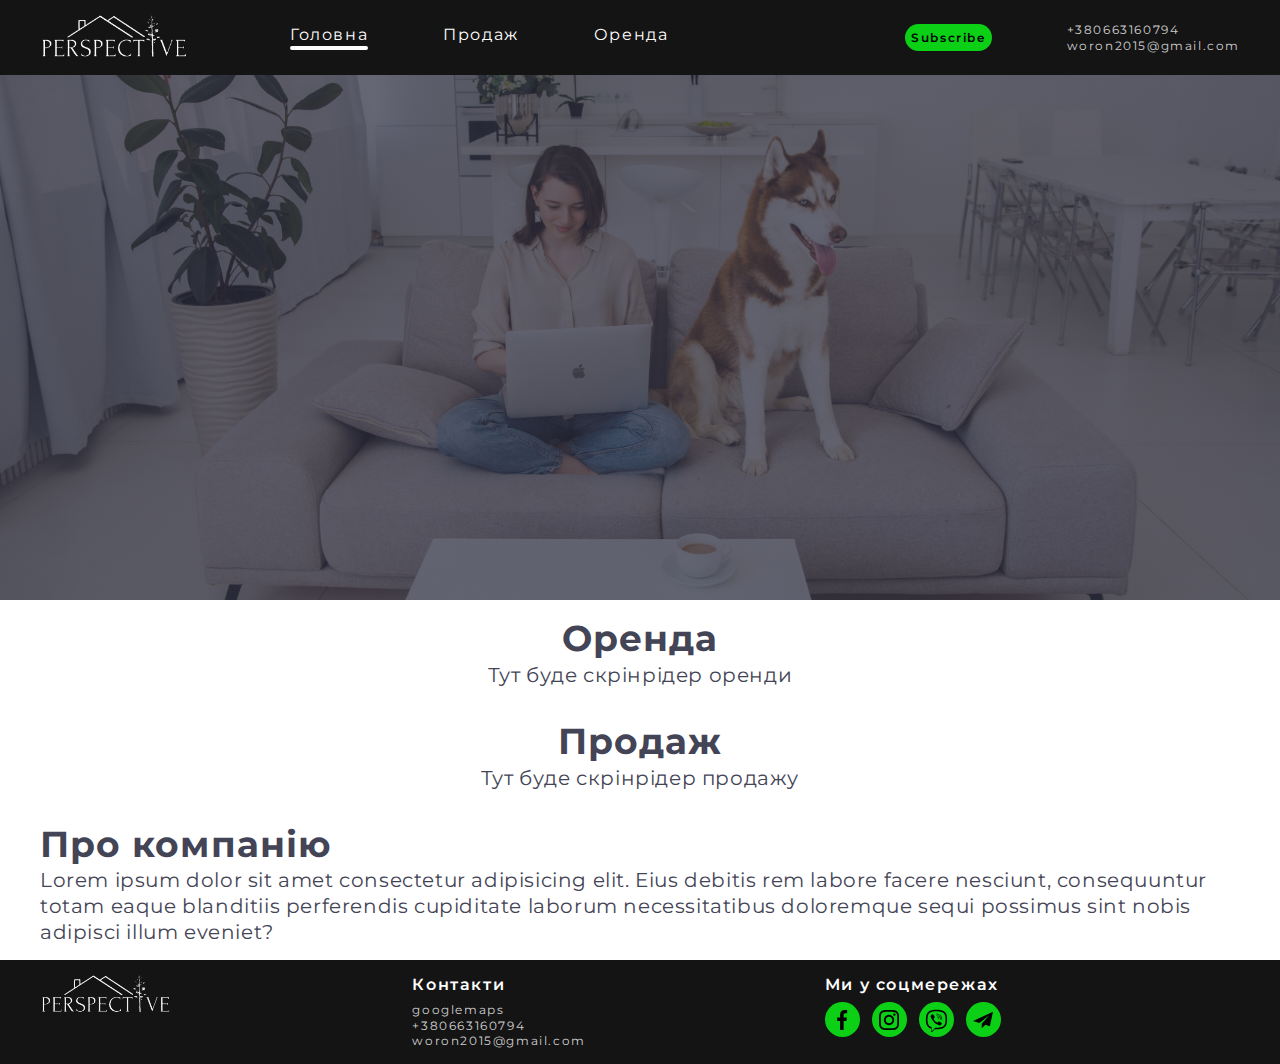
==== commit afdfd246: "Merge pull request #4 from AndrzejSever/hp" ====
--- a/index.html
+++ b/index.html
@@ -22,7 +22,7 @@
             </a>
             <ul class="nav-list">
               <li>
-                <a class="hover" href="./index.html">Головна</a>
+                <a class="hover btn-header-shadow" href="./index.html">Головна</a>
               </li>
               <li>
                 <a class="hover" href="./selling.html">Продаж</a>
@@ -83,17 +83,17 @@
           <div>
             <h3 class="title">Контакти</h3>
             <ul>
-              <li class="address_item">
+              <li>
                 <a
                   class="hover"
                   href="https://maps.app.goo.gl/6y1KRErheFiGPdYc6"
                   >googlemaps</a
                 >
               </li>
-              <li class="address_item">
+              <li>
                 <a class="hover" href="tel:+110001111111">+380663160794</a>
               </li>
-              <li class="address_item">
+              <li>
                 <a class="hover" href="mailto:info@devstudio.com"
                   >woron2015@gmail.com</a
                 >
@@ -104,27 +104,27 @@
             <h3 class="title" >Ми у соцмережах</h3>
             <ul id="social" class="conteiner_svg">
               <li>
-                <a class="hover svg_wrapper" href="">
+                <a class="svg_wrapper" href="">
                   <svg class="svg" width="20" height="20">
                     <use href="./img/symbol-defs.svg#icon-facebook"></use>
                   </svg>
                 </a>
               </li>
               <li>
-                <a class="hover svg_wrapper" href="">
+                <a class="svg_wrapper" href="">
                   <svg class="svg" width="20" height="20">
                     <use href="./img/symbol-defs.svg#icon-instagram"></use>
                   </svg>
                 </a>
               </li>
               <li>
-                <a class="hover svg_wrapper" href="">
+                <a class="svg_wrapper" href="">
                   <svg class="svg" width='25' height="25">
                     <use href="./img/symbol-defs.svg#icon-viber_icon_160768"></use></svg>
                 </a>
               </li>
               <li>
-                <a class="hover svg_wrapper" href="">
+                <a class="svg_wrapper" href="">
                   <svg class="svg" width="20" height="20">
                     <use href="./img/symbol-defs.svg#icon-icon-tlgrm"></use></svg>
                 </a>
--- a/css/styles.css
+++ b/css/styles.css
@@ -76,7 +76,7 @@
     url(../img/pexels-ekaterina-bolovtsova-4680277.jpg);
   background-repeat: no-repeat;
   height: 600px;
-  background-size: 150%;
+  background-size:cover;
   background-position: center center;
 }
 
@@ -106,6 +106,15 @@
 .hover:hover,
 .hover:focus {
   color: var(--hover_focus-color);
+}
+
+.btn-header-shadow::after {
+  content: '';
+  width: 100%;
+  height: 4px;
+  background-color:var(--text-heder_footer-color);
+  border-radius: 2px;
+  display: block;   
 }
 
 .address {
@@ -125,6 +134,7 @@
   padding: 6px;
   border-radius: 20px;
   color: black;
+  font-weight: 600;
 }
 
 .btm:hover{
@@ -172,13 +182,14 @@
   justify-content: space-evenly;
 }
 
-.address_item:not(:last-child){
-  margin-bottom: 6px;
+.title{
+ 
 }
 
 .conteiner_svg{
   display: flex;
-  gap: 12px;  
+  gap: 12px;
+  
 }
 
 .svg_wrapper{
@@ -190,11 +201,18 @@
   background-color:var(--hover_focus-color);
   border-radius: 50%;
   transition:background-color 250ms cubic-bezier(0.4, 0, 0.2, 1);
+  fill:black;
+}
+
+.svg_wrapper:hover{
+  background-color:rgb(12, 236, 23);
+  fill: var(--text-color);
 }
 
 .svg{
-  fill:var(--text-heder_footer-color);
-}
+  fill:inherit;
+}
+
 
 
 /* *!------- /footer ------------*/
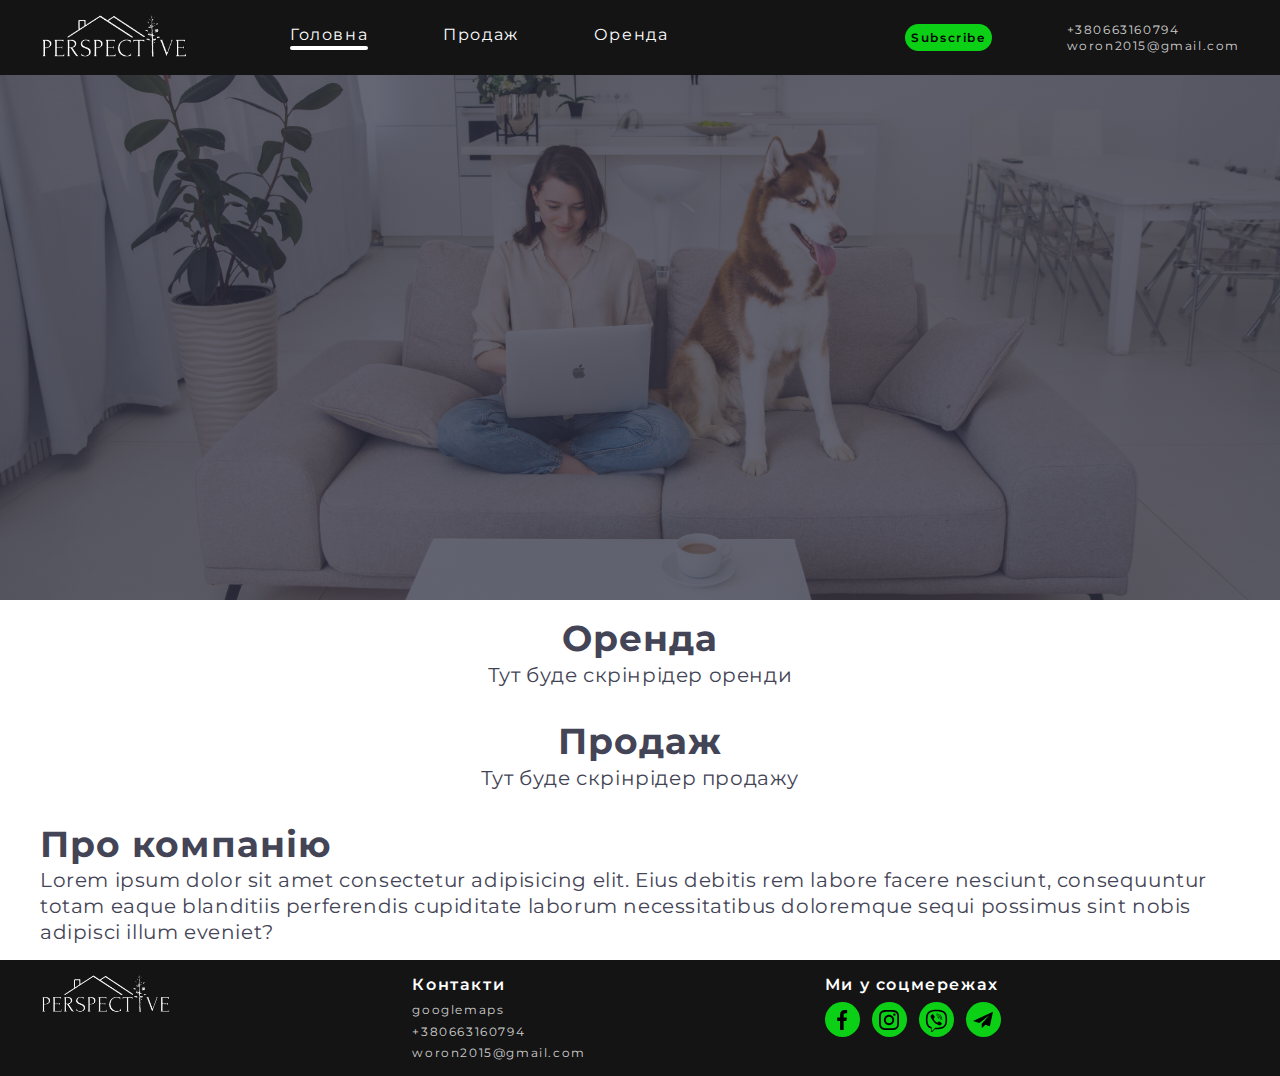
==== commit 89bd77d4: "Merge pull request #5 from AndrzejSever/tp" ====
--- a/index.html
+++ b/index.html
@@ -83,17 +83,17 @@
           <div>
             <h3 class="title">Контакти</h3>
             <ul>
-              <li>
+              <li class="address_item">
                 <a
                   class="hover"
                   href="https://maps.app.goo.gl/6y1KRErheFiGPdYc6"
                   >googlemaps</a
                 >
               </li>
-              <li>
+              <li class="address_item">
                 <a class="hover" href="tel:+110001111111">+380663160794</a>
               </li>
-              <li>
+              <li class="address_item">
                 <a class="hover" href="mailto:info@devstudio.com"
                   >woron2015@gmail.com</a
                 >
--- a/css/styles.css
+++ b/css/styles.css
@@ -182,14 +182,13 @@
   justify-content: space-evenly;
 }
 
-.title{
- 
+.address_item:not(:last-child){
+  margin-bottom: 6px;
 }
 
 .conteiner_svg{
   display: flex;
-  gap: 12px;
-  
+  gap: 12px;  
 }
 
 .svg_wrapper{
